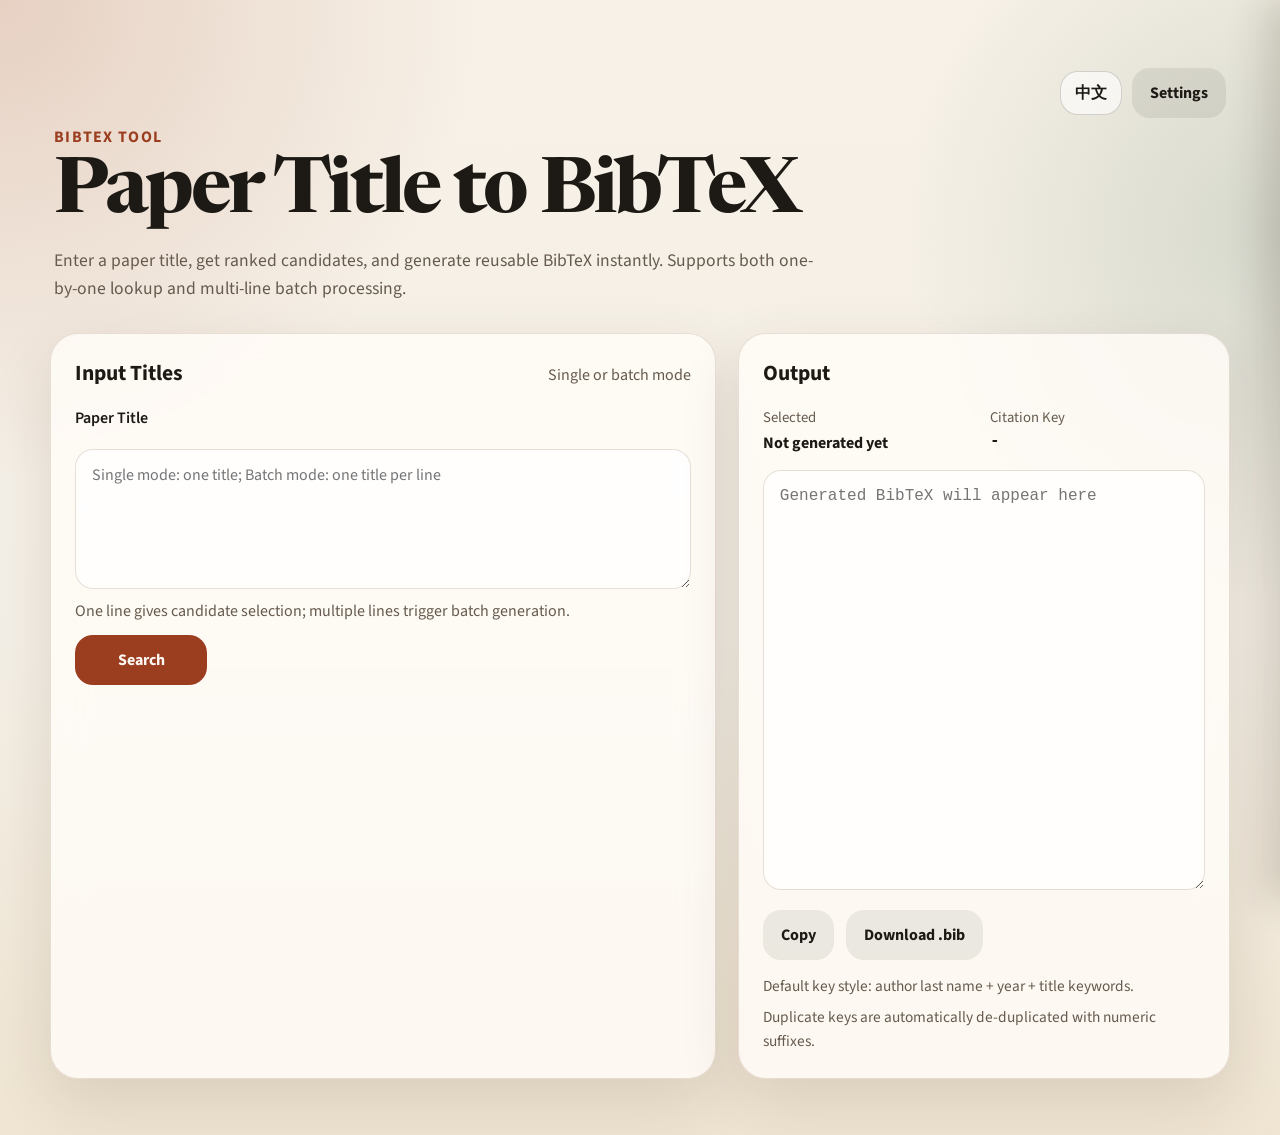
==== docs/en.html @ bfab7fd8 "inital commit" ====
<!DOCTYPE html>
<html lang="en">
  <head>
    <meta charset="UTF-8" />
    <meta name="viewport" content="width=device-width, initial-scale=1.0" />
    <title>Paper Title to BibTeX</title>
    <meta
      name="description"
      content="Enter paper titles and quickly generate BibTeX entries you can copy, download, or process in batch."
    />
    <link rel="preconnect" href="https://fonts.googleapis.com" />
    <link rel="preconnect" href="https://fonts.gstatic.com" crossorigin />
    <link
      href="https://fonts.googleapis.com/css2?family=Newsreader:wght@500;700&family=Source+Sans+3:wght@400;500;600;700&display=swap"
      rel="stylesheet"
    />
    <link rel="stylesheet" href="./assets/styles.css" />
  </head>
  <body>
    <div class="page-shell">
      <header class="hero">
        <div class="hero-actions">
          <a class="lang-link" href="./index.html">中文</a>
          <button id="open-settings" type="button" class="secondary">Settings</button>
        </div>
        <p class="eyebrow">BibTeX Tool</p>
        <h1>Paper Title to BibTeX</h1>
        <p class="hero-copy">
          Enter a paper title, get ranked candidates, and generate reusable BibTeX instantly.
          Supports both one-by-one lookup and multi-line batch processing.
        </p>
      </header>

      <main class="layout">
        <section class="panel search-panel">
          <div class="section-heading">
            <h2>Input Titles</h2>
            <span>Single or batch mode</span>
          </div>

          <form id="search-form" class="search-form">
            <label class="input-label" for="paper-title">Paper Title</label>
            <textarea
              id="paper-title"
              name="paper-title"
              rows="5"
              placeholder="Single mode: one title; Batch mode: one title per line"
              spellcheck="false"
              required
            ></textarea>
            <p class="input-hint">
              One line gives candidate selection; multiple lines trigger batch generation.
            </p>
            <div class="search-row">
              <button id="search-button" type="submit">Search</button>
            </div>
          </form>

          <div id="status" class="status" aria-live="polite"></div>
          <div id="results" class="results" aria-live="polite"></div>
        </section>

        <section class="panel output-panel">
          <div class="section-heading">
            <h2>Output</h2>
          </div>

          <div class="output-meta">
            <div>
              <p class="meta-label">Selected</p>
              <p id="selected-paper" class="meta-value">Not generated yet</p>
            </div>
            <div>
              <p class="meta-label">Citation Key</p>
              <p id="selected-key" class="meta-value mono">-</p>
            </div>
          </div>

          <textarea
            id="bibtex-output"
            class="bibtex-output"
            placeholder="Generated BibTeX will appear here"
            spellcheck="false"
          ></textarea>

          <div class="actions">
            <button id="copy-button" type="button" class="secondary">Copy</button>
            <button id="download-button" type="button" class="secondary">
              Download .bib
            </button>
          </div>

          <div class="help-text">
            <p>Default key style: author last name + year + title keywords.</p>
            <p>Duplicate keys are automatically de-duplicated with numeric suffixes.</p>
          </div>
        </section>
      </main>
    </div>

    <div id="settings-overlay" class="settings-overlay" hidden></div>
    <aside id="settings-drawer" class="settings-drawer" aria-hidden="true">
      <div class="settings-head">
        <h2>Settings</h2>
        <button id="close-settings" type="button" class="secondary">Close</button>
      </div>

      <div class="options-grid">
        <label class="input-group">
          <span>Result Limit</span>
          <select id="result-limit">
            <option value="5">5</option>
            <option value="10" selected>10</option>
            <option value="20">20</option>
          </select>
        </label>

        <label class="input-group">
          <span>Citation Key Style</span>
          <select id="rename-style">
            <option value="authorYearTitle" selected>Author + Year + Title</option>
            <option value="dblpKey">Keep DBLP Key</option>
            <option value="custom">Custom</option>
          </select>
        </label>

        <label class="input-group">
          <span>Single Search Ranking</span>
          <select id="result-sort">
            <option value="dblp" selected>DBLP default</option>
            <option value="venueFirst">Prefer venue publications</option>
            <option value="arxivFirst">Prefer arXiv</option>
            <option value="yearDesc">Newest year first</option>
          </select>
        </label>

        <label class="input-group">
          <span>Batch Preference</span>
          <select id="publication-preference">
            <option value="venueFirst" selected>Prefer venue publications</option>
            <option value="dblp">Follow DBLP order</option>
            <option value="arxivFirst">Prefer arXiv</option>
            <option value="yearDesc">Newest year first</option>
          </select>
        </label>

        <label class="input-group wide" id="custom-pattern-group" hidden>
          <span>Custom Pattern</span>
          <input
            id="custom-pattern"
            type="text"
            value="{author}{year}{title}"
            spellcheck="false"
          />
          <small>Variables: {author} {year} {title} {venue}</small>
        </label>
      </div>
    </aside>

    <template id="result-card-template">
      <article class="result-card">
        <button type="button" class="result-select">Generate BibTeX</button>
        <div class="result-content">
          <h3 class="result-title"></h3>
          <p class="result-authors"></p>
          <p class="result-meta"></p>
          <p class="result-key mono"></p>
        </div>
      </article>
    </template>

    <script type="module" src="./assets/app-en.js?v=20260315-1"></script>
  </body>
</html>
---- docs/assets/styles.css ----
:root {
  color-scheme: light;
  --bg: #f4efe6;
  --bg-accent: #e9dcc7;
  --panel: rgba(255, 252, 247, 0.84);
  --panel-border: rgba(92, 62, 24, 0.14);
  --ink: #1d1a16;
  --muted: #655a4d;
  --accent: #9b3d1f;
  --accent-strong: #7d2e13;
  --shadow: 0 22px 60px rgba(55, 35, 15, 0.12);
  --radius-lg: 28px;
  --radius-md: 18px;
}

* {
  box-sizing: border-box;
}

html,
body {
  margin: 0;
  min-height: 100%;
}

body {
  font-family: "Source Sans 3", sans-serif;
  color: var(--ink);
  background:
    radial-gradient(circle at top left, rgba(155, 61, 31, 0.18), transparent 28%),
    radial-gradient(circle at right 20%, rgba(67, 106, 84, 0.18), transparent 24%),
    linear-gradient(180deg, #f7f1e7 0%, var(--bg) 56%, #efe4d1 100%);
}

button,
input,
select,
textarea {
  font: inherit;
}

.page-shell {
  width: min(1180px, calc(100% - 32px));
  margin: 0 auto;
  padding: 40px 0 56px;
}

.hero {
  padding: 28px 4px 30px;
  animation: lift-in 500ms ease-out both;
}

.hero-actions {
  display: flex;
  justify-content: flex-end;
  align-items: center;
  gap: 10px;
  margin-bottom: 8px;
}

.lang-link {
  display: inline-flex;
  align-items: center;
  justify-content: center;
  min-height: 44px;
  padding: 0 14px;
  border-radius: var(--radius-md);
  border: 1px solid rgba(34, 28, 22, 0.18);
  background: rgba(255, 255, 255, 0.62);
  color: var(--ink);
  font-weight: 700;
  text-decoration: none;
  transition: transform 180ms ease, background 180ms ease, border-color 180ms ease;
}

.lang-link:hover {
  transform: translateY(-1px);
  background: rgba(255, 255, 255, 0.9);
  border-color: rgba(92, 62, 24, 0.28);
}

.eyebrow {
  margin: 0 0 10px;
  color: var(--accent);
  font-weight: 700;
  letter-spacing: 0.08em;
  text-transform: uppercase;
}

.hero h1 {
  margin: 0;
  font-family: "Newsreader", serif;
  font-size: clamp(2.7rem, 6vw, 5rem);
  line-height: 0.95;
  letter-spacing: -0.04em;
}

.hero-copy {
  max-width: 760px;
  margin: 16px 0 0;
  color: var(--muted);
  font-size: 1.1rem;
  line-height: 1.6;
}

.layout {
  display: grid;
  grid-template-columns: 1.15fr 0.85fr;
  gap: 22px;
}

.panel {
  background: var(--panel);
  border: 1px solid var(--panel-border);
  backdrop-filter: blur(18px);
  border-radius: var(--radius-lg);
  box-shadow: var(--shadow);
  padding: 24px;
  animation: lift-in 620ms ease-out both;
}

.output-panel {
  animation-delay: 80ms;
}

.section-heading {
  display: flex;
  align-items: baseline;
  justify-content: space-between;
  gap: 12px;
  margin-bottom: 18px;
}

.section-heading h2 {
  margin: 0;
  font-size: 1.35rem;
}

.section-heading span,
.meta-label,
.help-text,
.status,
.result-meta,
.result-authors,
.result-key,
small {
  color: var(--muted);
}

.search-form {
  display: grid;
  gap: 12px;
}

.input-label,
.input-group span {
  display: block;
  margin-bottom: 8px;
  font-weight: 600;
}

.input-hint {
  margin: -2px 0 0;
  color: var(--muted);
  line-height: 1.5;
}

.search-row {
  display: grid;
  grid-template-columns: auto;
  gap: 12px;
}

input,
select,
textarea {
  width: 100%;
  border: 1px solid rgba(92, 62, 24, 0.16);
  border-radius: var(--radius-md);
  background: rgba(255, 255, 255, 0.78);
  padding: 14px 16px;
  color: var(--ink);
  transition: border-color 180ms ease, transform 180ms ease, box-shadow 180ms ease;
}

input:focus,
select:focus,
textarea:focus {
  outline: none;
  border-color: rgba(155, 61, 31, 0.55);
  box-shadow: 0 0 0 4px rgba(155, 61, 31, 0.1);
  transform: translateY(-1px);
}

button {
  border: 0;
  border-radius: var(--radius-md);
  padding: 14px 18px;
  font-weight: 700;
  cursor: pointer;
  transition: transform 180ms ease, opacity 180ms ease, background 180ms ease;
}

button:hover {
  transform: translateY(-1px);
}

button:disabled {
  opacity: 0.55;
  cursor: not-allowed;
  transform: none;
}

#search-button,
.result-select {
  background: var(--accent);
  color: #fffaf5;
}

#search-button {
  justify-self: start;
  min-width: 132px;
}

#search-button:hover,
.result-select:hover {
  background: var(--accent-strong);
}

.secondary {
  background: rgba(34, 28, 22, 0.08);
  color: var(--ink);
}

.options-grid {
  display: grid;
  grid-template-columns: repeat(2, minmax(0, 1fr));
  gap: 14px;
  margin-top: 18px;
}

.input-group.wide {
  grid-column: 1 / -1;
}

.status {
  min-height: 24px;
  margin-top: 16px;
  font-weight: 600;
}

.results {
  display: grid;
  gap: 14px;
  margin-top: 14px;
}

.result-card {
  display: grid;
  grid-template-columns: auto 1fr;
  gap: 14px;
  padding: 16px;
  border: 1px solid rgba(92, 62, 24, 0.12);
  border-radius: 22px;
  background: rgba(255, 255, 255, 0.62);
  opacity: 0;
  transform: translateY(12px);
  animation: card-in 320ms ease-out forwards;
}

.result-card.active {
  border-color: rgba(155, 61, 31, 0.45);
  box-shadow: inset 0 0 0 1px rgba(155, 61, 31, 0.18);
}

.result-content {
  min-width: 0;
}

.result-title {
  margin: 0;
  font-size: 1.08rem;
}

.result-authors,
.result-meta,
.result-key {
  margin: 6px 0 0;
  line-height: 1.5;
}

.output-meta {
  display: grid;
  grid-template-columns: repeat(2, minmax(0, 1fr));
  gap: 12px;
  margin-bottom: 16px;
}

.meta-label {
  margin: 0 0 4px;
  font-size: 0.92rem;
}

.meta-value {
  margin: 0;
  font-weight: 700;
}

.bibtex-output {
  min-height: 420px;
  resize: vertical;
  font-family: "SFMono-Regular", "Consolas", monospace;
  line-height: 1.45;
}

.actions {
  display: flex;
  gap: 12px;
  margin-top: 14px;
}

.help-text {
  margin-top: 14px;
  font-size: 0.96rem;
  line-height: 1.6;
}

.help-text p {
  margin: 6px 0 0;
}

.mono {
  font-family: "SFMono-Regular", "Consolas", monospace;
}

.settings-overlay {
  position: fixed;
  inset: 0;
  background: rgba(24, 16, 10, 0.35);
  backdrop-filter: blur(2px);
  z-index: 70;
}

.settings-drawer {
  position: fixed;
  top: 0;
  right: 0;
  height: 100vh;
  width: min(460px, 100vw);
  padding: 22px;
  overflow: auto;
  background: rgba(255, 252, 247, 0.98);
  border-left: 1px solid rgba(92, 62, 24, 0.16);
  box-shadow: -16px 0 36px rgba(46, 28, 10, 0.16);
  transform: translateX(100%);
  transition: transform 220ms ease;
  z-index: 80;
}

.settings-drawer.open {
  transform: translateX(0);
}

.settings-head {
  display: flex;
  align-items: center;
  justify-content: space-between;
  gap: 12px;
}

.settings-head h2 {
  margin: 0;
  font-size: 1.2rem;
}

.settings-drawer .options-grid {
  margin-top: 14px;
}

@keyframes lift-in {
  from {
    opacity: 0;
    transform: translateY(18px);
  }

  to {
    opacity: 1;
    transform: translateY(0);
  }
}

@keyframes card-in {
  to {
    opacity: 1;
    transform: translateY(0);
  }
}

@media (max-width: 920px) {
  .layout {
    grid-template-columns: 1fr;
  }
}

@media (max-width: 640px) {
  .page-shell {
    width: min(100% - 20px, 1180px);
    padding-top: 24px;
  }

  .panel {
    padding: 18px;
    border-radius: 22px;
  }

  .search-row,
  .options-grid,
  .output-meta {
    grid-template-columns: 1fr;
  }

  .actions {
    flex-direction: column;
  }

  .result-card {
    grid-template-columns: 1fr;
  }

  .settings-drawer {
    width: 100vw;
    border-left: 0;
  }
}
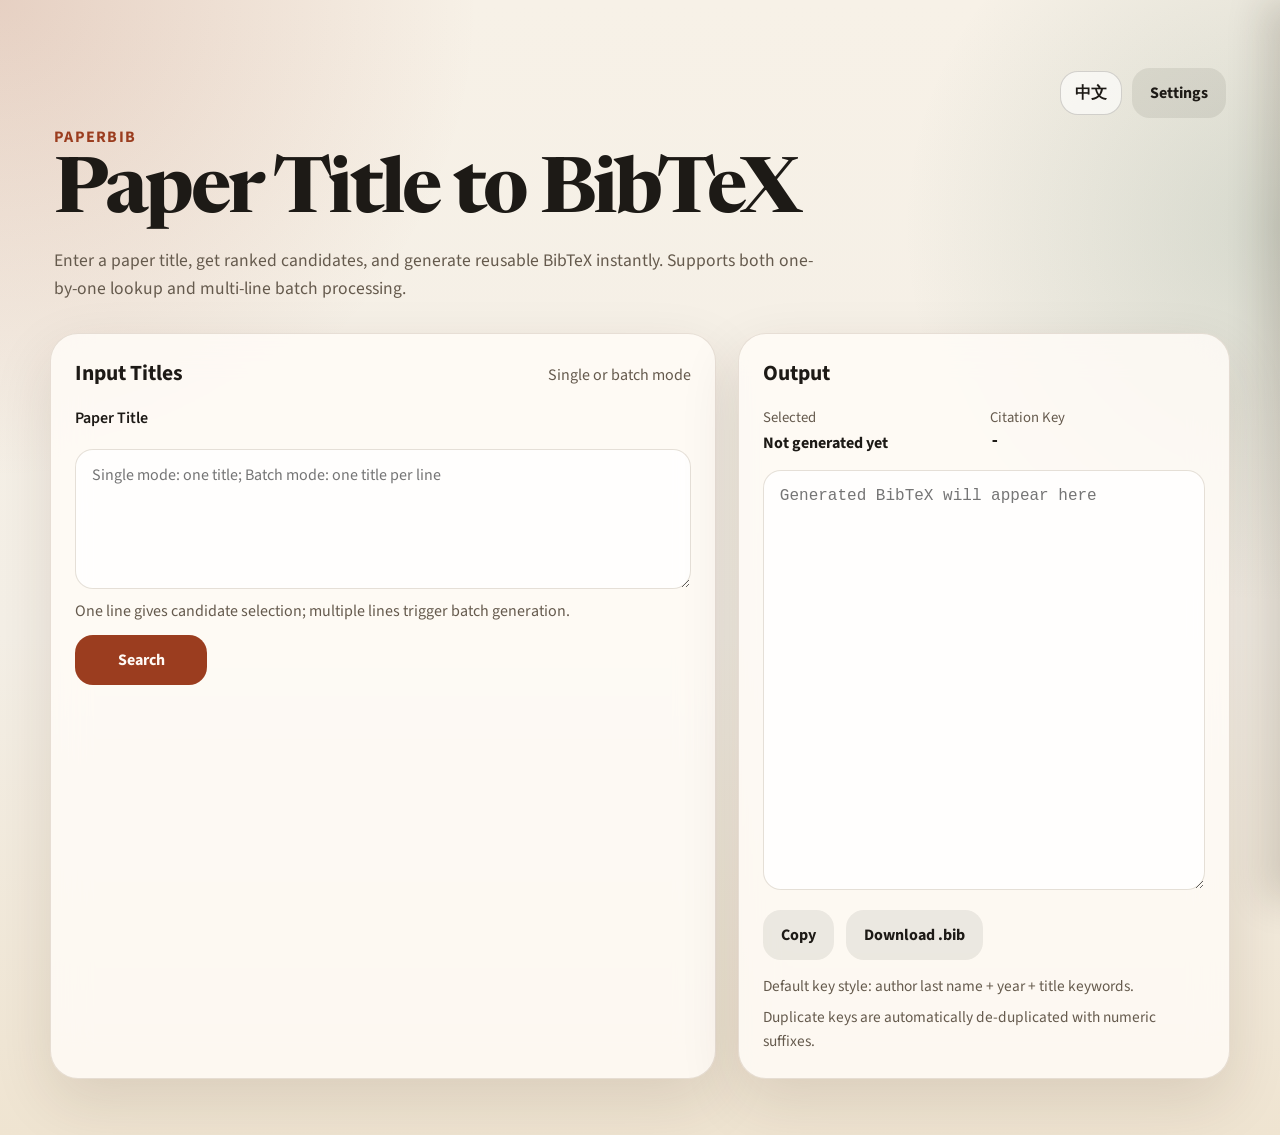
==== commit b5e5650b: "Rename project branding to PaperBib" ====
--- a/docs/en.html
+++ b/docs/en.html
@@ -3,7 +3,7 @@
   <head>
     <meta charset="UTF-8" />
     <meta name="viewport" content="width=device-width, initial-scale=1.0" />
-    <title>Paper Title to BibTeX</title>
+    <title>PaperBib | Paper Title to BibTeX</title>
     <meta
       name="description"
       content="Enter paper titles and quickly generate BibTeX entries you can copy, download, or process in batch."
@@ -23,7 +23,7 @@
           <a class="lang-link" href="./index.html">中文</a>
           <button id="open-settings" type="button" class="secondary">Settings</button>
         </div>
-        <p class="eyebrow">BibTeX Tool</p>
+        <p class="eyebrow">PaperBib</p>
         <h1>Paper Title to BibTeX</h1>
         <p class="hero-copy">
           Enter a paper title, get ranked candidates, and generate reusable BibTeX instantly.
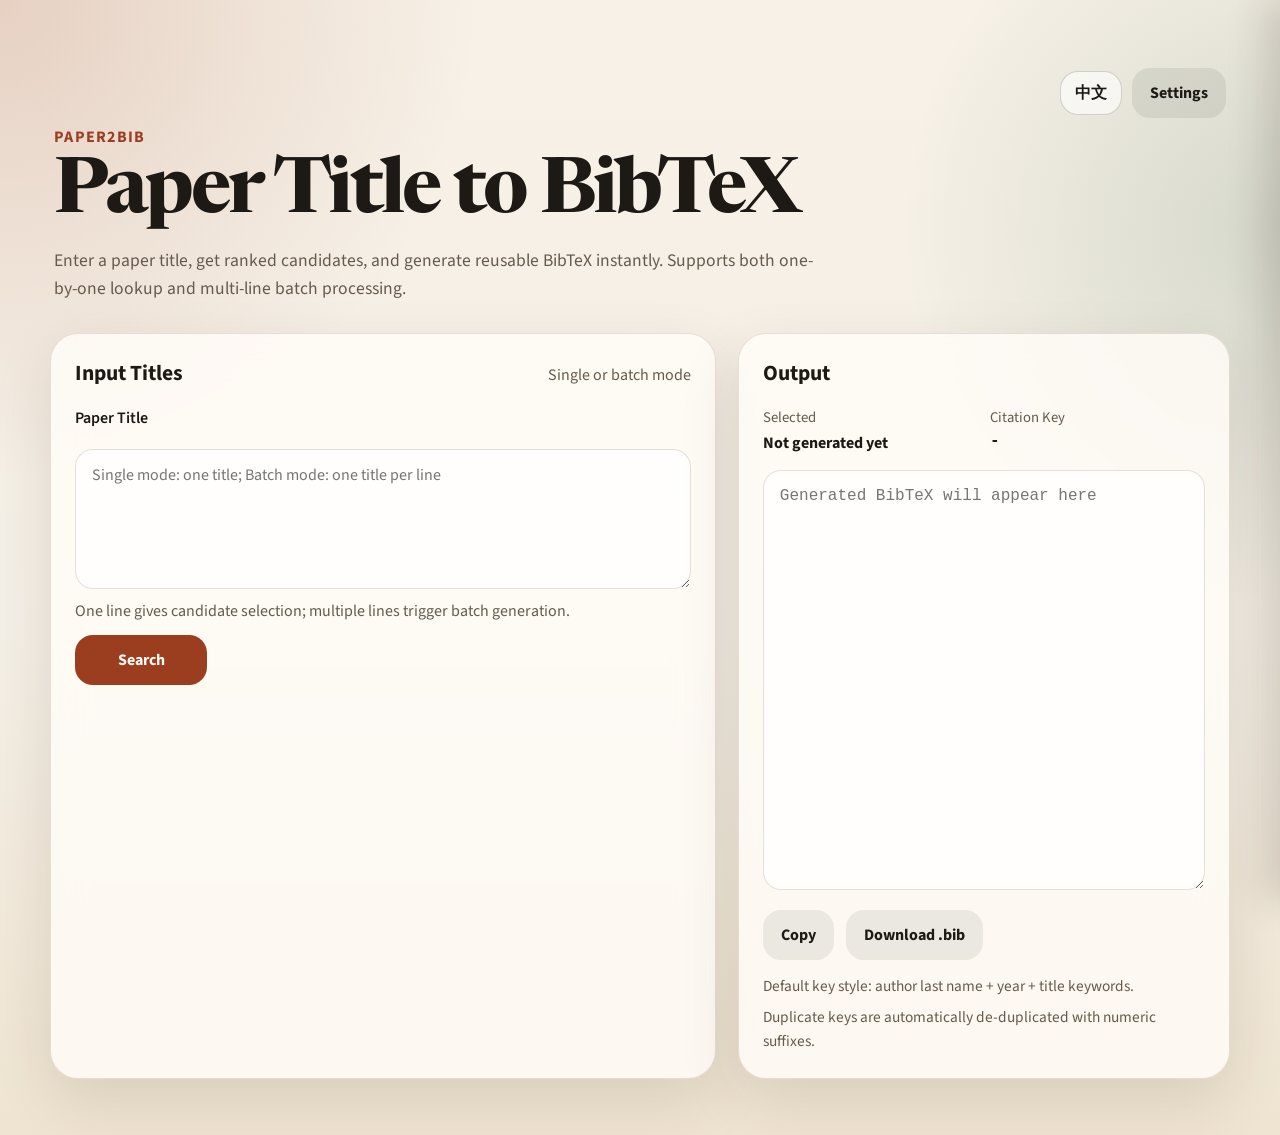
==== commit 9936df7e: "Rename project display name to Paper2Bib" ====
--- a/docs/en.html
+++ b/docs/en.html
@@ -3,7 +3,7 @@
   <head>
     <meta charset="UTF-8" />
     <meta name="viewport" content="width=device-width, initial-scale=1.0" />
-    <title>PaperBib | Paper Title to BibTeX</title>
+    <title>Paper2Bib | Paper Title to BibTeX</title>
     <meta
       name="description"
       content="Enter paper titles and quickly generate BibTeX entries you can copy, download, or process in batch."
@@ -23,7 +23,7 @@
           <a class="lang-link" href="./index.html">中文</a>
           <button id="open-settings" type="button" class="secondary">Settings</button>
         </div>
-        <p class="eyebrow">PaperBib</p>
+        <p class="eyebrow">Paper2Bib</p>
         <h1>Paper Title to BibTeX</h1>
         <p class="hero-copy">
           Enter a paper title, get ranked candidates, and generate reusable BibTeX instantly.
